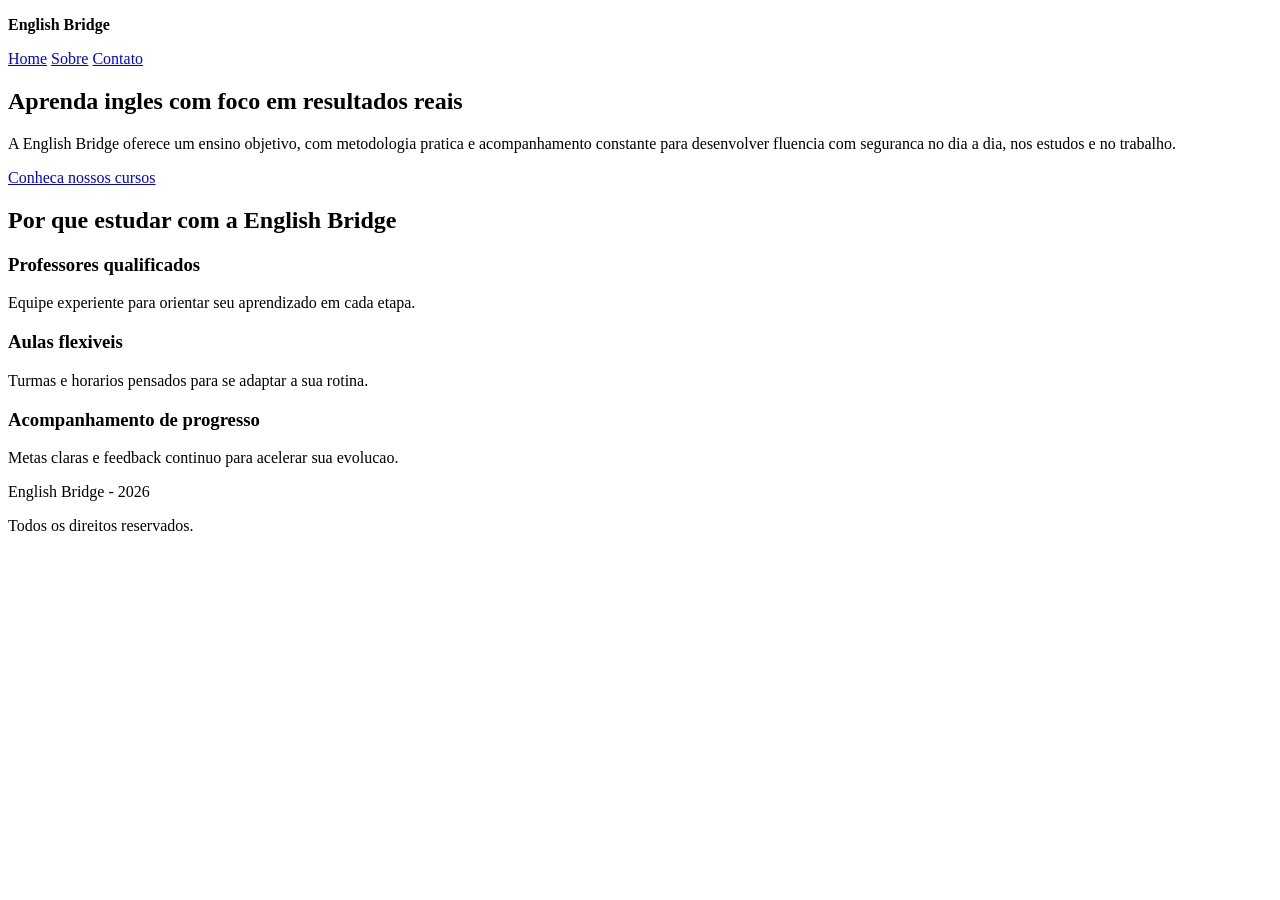
==== index.html @ 9a9a5102 "BaseHTML-EscolaDeIngles" ====
<!doctype html>
<html lang="pt-BR">
<head>
  <meta charset="UTF-8">
  <meta name="viewport" content="width=device-width, initial-scale=1.0">
  <title>English Bridge | Home</title>
</head>
<body>
  <header>
    <p><strong>English Bridge</strong></p>
    <nav aria-label="Menu principal">
      <a href="index.html">Home</a>
      <a href="sobre.html">Sobre</a>
      <a href="contato.html">Contato</a>
    </nav>
  </header>

  <main>
    <section>
      <h1>Aprenda ingles com foco em resultados reais</h1>
      <p>
        A English Bridge oferece um ensino objetivo, com metodologia pratica e acompanhamento
        constante para desenvolver fluencia com seguranca no dia a dia, nos estudos e no trabalho.
      </p>
      <p>
        <a href="contato.html">Conheca nossos cursos</a>
      </p>
    </section>

    <section aria-label="Beneficios da escola">
      <h2>Por que estudar com a English Bridge</h2>
      <article>
        <h3>Professores qualificados</h3>
        <p>Equipe experiente para orientar seu aprendizado em cada etapa.</p>
      </article>
      <article>
        <h3>Aulas flexiveis</h3>
        <p>Turmas e horarios pensados para se adaptar a sua rotina.</p>
      </article>
      <article>
        <h3>Acompanhamento de progresso</h3>
        <p>Metas claras e feedback continuo para acelerar sua evolucao.</p>
      </article>
    </section>
  </main>

  <footer>
    <p>English Bridge - 2026</p>
    <p>Todos os direitos reservados.</p>
  </footer>
</body>
</html>
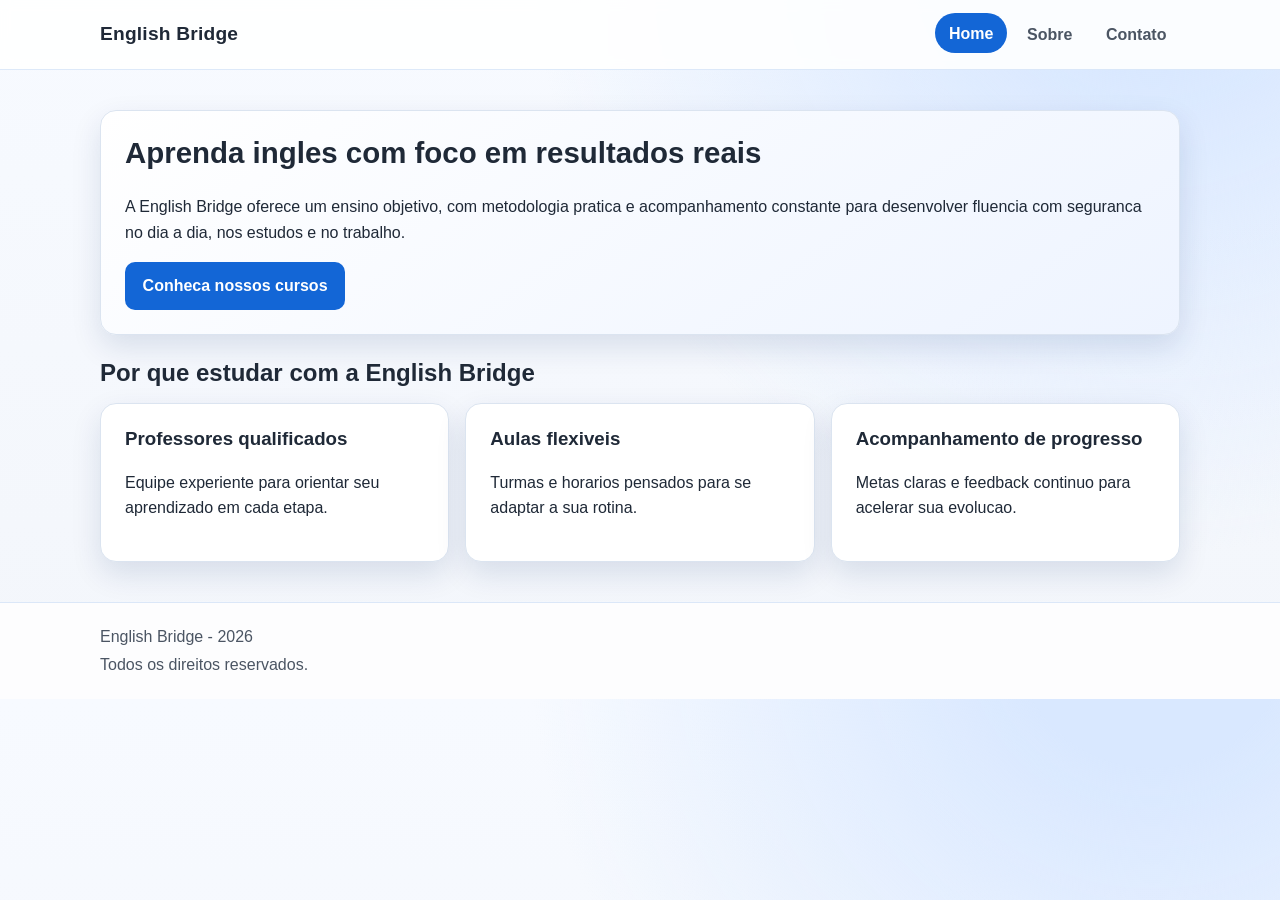
==== commit 4bc089ae: "Style com CSS Basico" ====
--- a/index.html
+++ b/index.html
@@ -4,49 +4,54 @@
   <meta charset="UTF-8">
   <meta name="viewport" content="width=device-width, initial-scale=1.0">
   <title>English Bridge | Home</title>
+  <link rel="stylesheet" href="style.css">
 </head>
 <body>
-  <header>
-    <p><strong>English Bridge</strong></p>
-    <nav aria-label="Menu principal">
-      <a href="index.html">Home</a>
-      <a href="sobre.html">Sobre</a>
-      <a href="contato.html">Contato</a>
-    </nav>
+  <header class="site-header">
+    <div class="container header-inner">
+      <a class="brand" href="index.html">English Bridge</a>
+      <nav class="site-nav" aria-label="Menu principal">
+        <a class="active" href="index.html">Home</a>
+        <a href="sobre.html">Sobre</a>
+        <a href="contato.html">Contato</a>
+      </nav>
+    </div>
   </header>
 
-  <main>
-    <section>
+  <main class="container site-main">
+    <section class="hero card">
       <h1>Aprenda ingles com foco em resultados reais</h1>
       <p>
         A English Bridge oferece um ensino objetivo, com metodologia pratica e acompanhamento
         constante para desenvolver fluencia com seguranca no dia a dia, nos estudos e no trabalho.
       </p>
-      <p>
-        <a href="contato.html">Conheca nossos cursos</a>
-      </p>
+      <a class="btn" href="contato.html">Conheca nossos cursos</a>
     </section>
 
-    <section aria-label="Beneficios da escola">
+    <section class="benefits" aria-label="Beneficios da escola">
       <h2>Por que estudar com a English Bridge</h2>
-      <article>
+      <div class="cards-grid">
+        <article class="card">
         <h3>Professores qualificados</h3>
         <p>Equipe experiente para orientar seu aprendizado em cada etapa.</p>
-      </article>
-      <article>
+        </article>
+        <article class="card">
         <h3>Aulas flexiveis</h3>
         <p>Turmas e horarios pensados para se adaptar a sua rotina.</p>
-      </article>
-      <article>
+        </article>
+        <article class="card">
         <h3>Acompanhamento de progresso</h3>
         <p>Metas claras e feedback continuo para acelerar sua evolucao.</p>
-      </article>
+        </article>
+      </div>
     </section>
   </main>
 
-  <footer>
-    <p>English Bridge - 2026</p>
-    <p>Todos os direitos reservados.</p>
+  <footer class="site-footer">
+    <div class="container">
+      <p>English Bridge - 2026</p>
+      <p>Todos os direitos reservados.</p>
+    </div>
   </footer>
 </body>
 </html>
--- a/style.css
+++ b/style.css
@@ -0,0 +1,210 @@
+:root {
+  --bg: #f3f6fb;
+  --surface: #ffffff;
+  --surface-soft: #eef4ff;
+  --text: #1f2937;
+  --text-soft: #4b5563;
+  --primary: #1366d6;
+  --primary-dark: #0e4da4;
+  --border: #dbe4f0;
+  --shadow: 0 12px 30px rgba(10, 44, 96, 0.12);
+  --radius: 16px;
+  --container: 1080px;
+}
+
+* {
+  box-sizing: border-box;
+}
+
+body {
+  margin: 0;
+  font-family: "Segoe UI", Tahoma, Geneva, Verdana, sans-serif;
+  color: var(--text);
+  background:
+    radial-gradient(circle at 90% -10%, #d9e8ff 10%, transparent 45%),
+    linear-gradient(180deg, #f7faff 0%, var(--bg) 100%);
+  line-height: 1.6;
+}
+
+.container {
+  width: min(100% - 2rem, var(--container));
+  margin-inline: auto;
+}
+
+.site-header {
+  position: sticky;
+  top: 0;
+  z-index: 10;
+  background: rgba(255, 255, 255, 0.88);
+  backdrop-filter: blur(6px);
+  border-bottom: 1px solid rgba(19, 102, 214, 0.14);
+}
+
+.header-inner {
+  display: flex;
+  align-items: center;
+  justify-content: space-between;
+  gap: 1rem;
+  padding: 0.9rem 0;
+}
+
+.brand {
+  color: var(--text);
+  text-decoration: none;
+  font-size: 1.2rem;
+  font-weight: 800;
+  letter-spacing: 0.2px;
+}
+
+.site-nav {
+  display: flex;
+  gap: 0.4rem;
+  flex-wrap: wrap;
+}
+
+.site-nav a {
+  text-decoration: none;
+  color: var(--text-soft);
+  font-weight: 600;
+  padding: 0.45rem 0.85rem;
+  border-radius: 999px;
+  transition: all 0.22s ease;
+}
+
+.site-nav a:hover,
+.site-nav a:focus-visible,
+.site-nav a.active {
+  color: #fff;
+  background: var(--primary);
+  transform: translateY(-1px);
+}
+
+.site-main {
+  padding: 2.5rem 0;
+  display: grid;
+  gap: 1.5rem;
+}
+
+.card {
+  background: var(--surface);
+  border: 1px solid var(--border);
+  border-radius: var(--radius);
+  box-shadow: var(--shadow);
+  padding: 1.5rem;
+  transition: transform 0.22s ease, box-shadow 0.22s ease;
+}
+
+.card:hover {
+  transform: translateY(-4px);
+  box-shadow: 0 18px 36px rgba(10, 44, 96, 0.16);
+}
+
+.hero {
+  background: linear-gradient(145deg, var(--surface) 0%, var(--surface-soft) 100%);
+}
+
+h1,
+h2,
+h3 {
+  line-height: 1.2;
+  margin-top: 0;
+}
+
+h1 {
+  font-size: clamp(1.6rem, 2.3vw, 2.2rem);
+}
+
+p,
+li,
+label,
+a {
+  font-size: 1rem;
+}
+
+.btn {
+  display: inline-block;
+  border: 0;
+  cursor: pointer;
+  text-decoration: none;
+  background: var(--primary);
+  color: #fff;
+  font-weight: 700;
+  padding: 0.7rem 1.1rem;
+  border-radius: 10px;
+  transition: background-color 0.22s ease, transform 0.22s ease, box-shadow 0.22s ease;
+}
+
+.btn:hover,
+.btn:focus-visible {
+  background: var(--primary-dark);
+  transform: translateY(-1px);
+  box-shadow: 0 10px 20px rgba(14, 77, 164, 0.3);
+}
+
+.benefits h2 {
+  margin-bottom: 1rem;
+}
+
+.cards-grid {
+  display: grid;
+  grid-template-columns: repeat(3, minmax(0, 1fr));
+  gap: 1rem;
+}
+
+.contact-form input,
+.contact-form textarea {
+  width: 100%;
+  margin-top: 0.35rem;
+  padding: 0.75rem 0.8rem;
+  border: 1px solid #cfd9e8;
+  border-radius: 10px;
+  font: inherit;
+  color: var(--text);
+  background: #fff;
+}
+
+.contact-form input:focus,
+.contact-form textarea:focus {
+  outline: 2px solid rgba(19, 102, 214, 0.2);
+  border-color: var(--primary);
+}
+
+.site-footer {
+  border-top: 1px solid rgba(19, 102, 214, 0.14);
+  padding: 1.1rem 0;
+  color: var(--text-soft);
+  background: #ffffffd1;
+}
+
+.site-footer p {
+  margin: 0.2rem 0;
+}
+
+@media (max-width: 860px) {
+  .header-inner {
+    flex-direction: column;
+    align-items: flex-start;
+  }
+
+  .cards-grid {
+    grid-template-columns: repeat(2, minmax(0, 1fr));
+  }
+}
+
+@media (max-width: 640px) {
+  .site-main {
+    padding: 1.5rem 0;
+  }
+
+  .card {
+    padding: 1.1rem;
+  }
+
+  .cards-grid {
+    grid-template-columns: 1fr;
+  }
+
+  .site-nav {
+    width: 100%;
+  }
+}
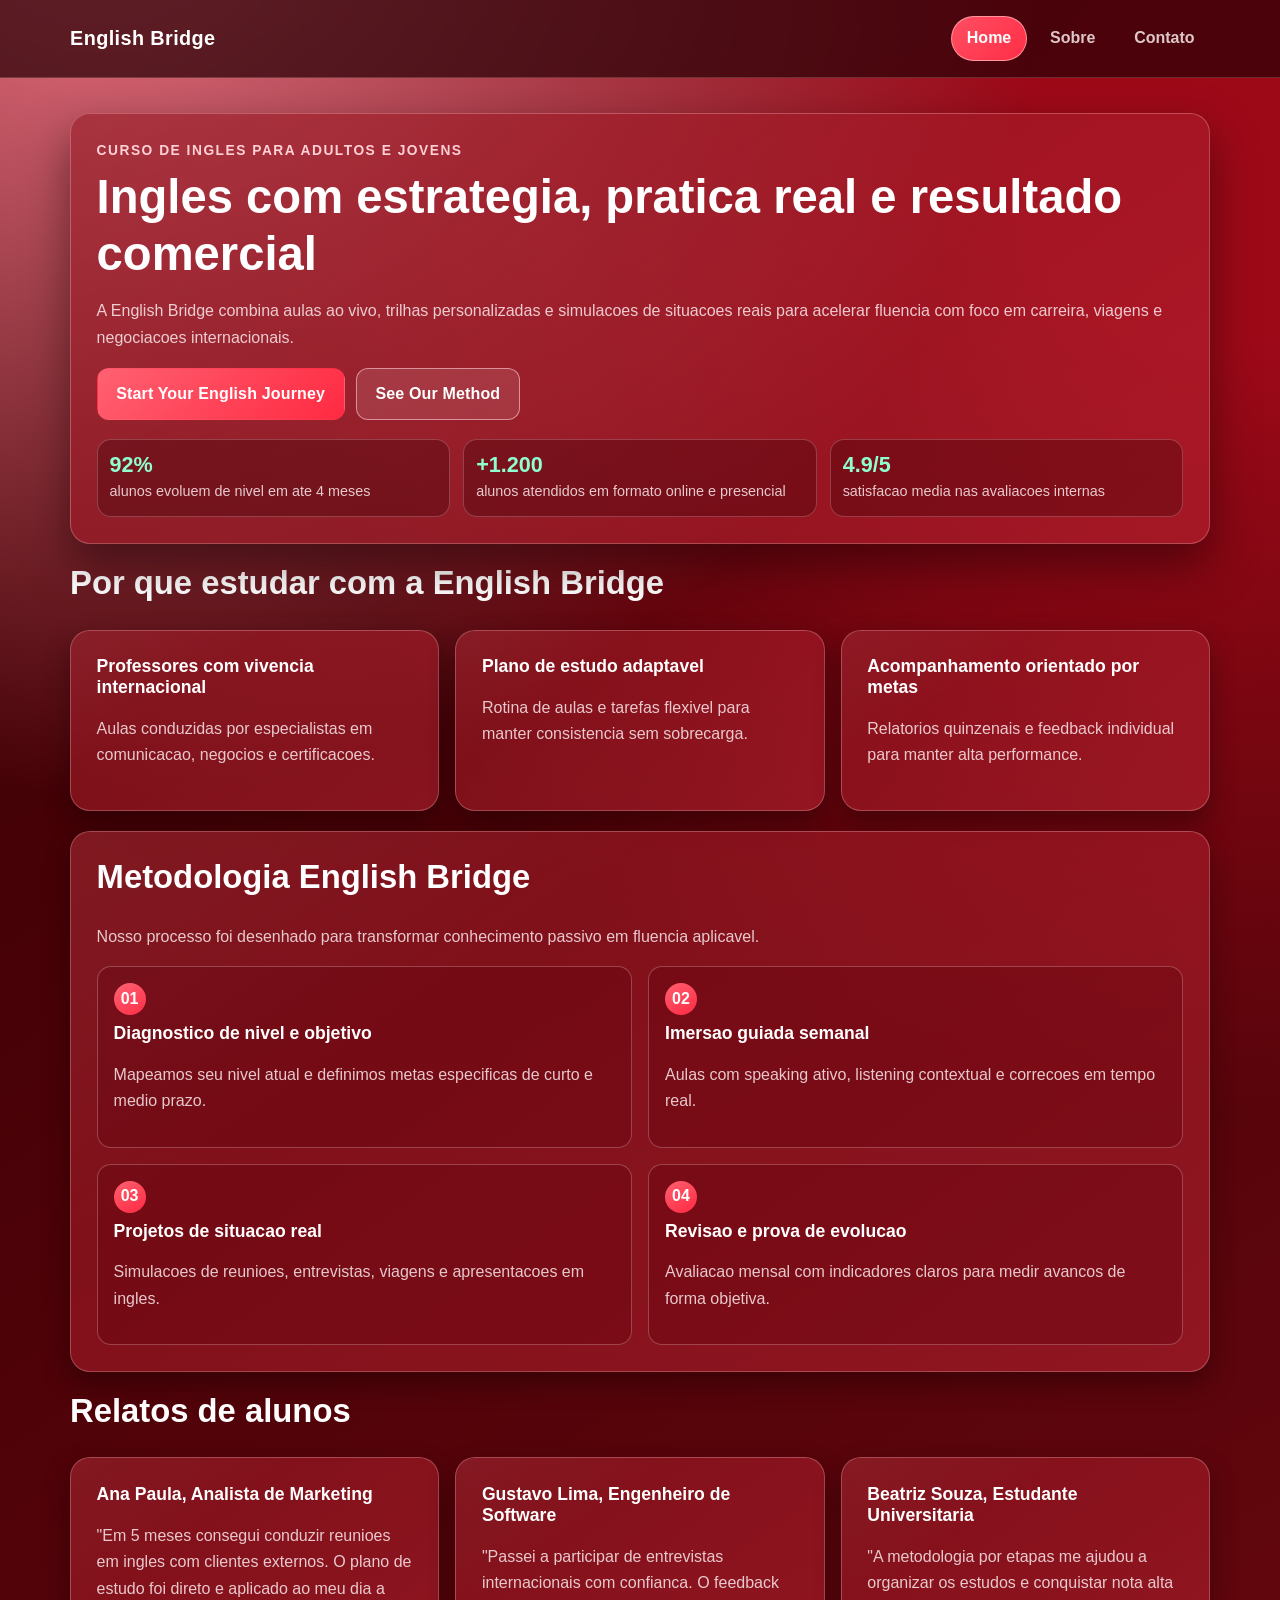
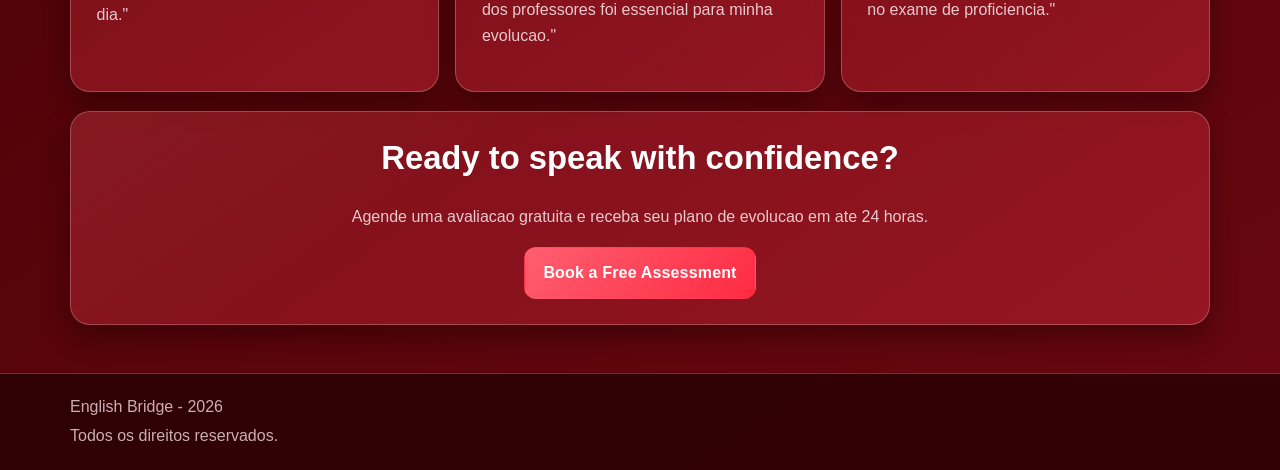
==== commit f6b79780: "Definindo versão comercial responsiva e ajustada" ====
--- a/index.html
+++ b/index.html
@@ -20,30 +20,110 @@
 
   <main class="container site-main">
     <section class="hero card">
-      <h1>Aprenda ingles com foco em resultados reais</h1>
+      <p class="eyebrow">Curso de ingles para adultos e jovens</p>
+      <h1>Ingles com estrategia, pratica real e resultado comercial</h1>
       <p>
-        A English Bridge oferece um ensino objetivo, com metodologia pratica e acompanhamento
-        constante para desenvolver fluencia com seguranca no dia a dia, nos estudos e no trabalho.
+        A English Bridge combina aulas ao vivo, trilhas personalizadas e simulacoes de situacoes
+        reais para acelerar fluencia com foco em carreira, viagens e negociacoes internacionais.
       </p>
-      <a class="btn" href="contato.html">Conheca nossos cursos</a>
+      <div class="actions">
+        <a class="btn" href="contato.html">Start Your English Journey</a>
+        <a class="btn btn-secondary" href="sobre.html">See Our Method</a>
+      </div>
+      <div class="hero-metrics" aria-label="Resultados medios dos alunos">
+        <article class="metric">
+          <strong>92%</strong>
+          <span>alunos evoluem de nivel em ate 4 meses</span>
+        </article>
+        <article class="metric">
+          <strong>+1.200</strong>
+          <span>alunos atendidos em formato online e presencial</span>
+        </article>
+        <article class="metric">
+          <strong>4.9/5</strong>
+          <span>satisfacao media nas avaliacoes internas</span>
+        </article>
+      </div>
     </section>
 
     <section class="benefits" aria-label="Beneficios da escola">
       <h2>Por que estudar com a English Bridge</h2>
       <div class="cards-grid">
         <article class="card">
-        <h3>Professores qualificados</h3>
-        <p>Equipe experiente para orientar seu aprendizado em cada etapa.</p>
+          <h3>Professores com vivencia internacional</h3>
+          <p>Aulas conduzidas por especialistas em comunicacao, negocios e certificacoes.</p>
         </article>
         <article class="card">
-        <h3>Aulas flexiveis</h3>
-        <p>Turmas e horarios pensados para se adaptar a sua rotina.</p>
+          <h3>Plano de estudo adaptavel</h3>
+          <p>Rotina de aulas e tarefas flexivel para manter consistencia sem sobrecarga.</p>
         </article>
         <article class="card">
-        <h3>Acompanhamento de progresso</h3>
-        <p>Metas claras e feedback continuo para acelerar sua evolucao.</p>
+          <h3>Acompanhamento orientado por metas</h3>
+          <p>Relatorios quinzenais e feedback individual para manter alta performance.</p>
         </article>
       </div>
+    </section>
+
+    <section class="methodology card" aria-label="Metodologia em 4 etapas">
+      <h2>Metodologia English Bridge</h2>
+      <p>
+        Nosso processo foi desenhado para transformar conhecimento passivo em fluencia aplicavel.
+      </p>
+      <div class="method-grid">
+        <article class="step">
+          <span class="step-number">01</span>
+          <h3>Diagnostico de nivel e objetivo</h3>
+          <p>Mapeamos seu nivel atual e definimos metas especificas de curto e medio prazo.</p>
+        </article>
+        <article class="step">
+          <span class="step-number">02</span>
+          <h3>Imersao guiada semanal</h3>
+          <p>Aulas com speaking ativo, listening contextual e correcoes em tempo real.</p>
+        </article>
+        <article class="step">
+          <span class="step-number">03</span>
+          <h3>Projetos de situacao real</h3>
+          <p>Simulacoes de reunioes, entrevistas, viagens e apresentacoes em ingles.</p>
+        </article>
+        <article class="step">
+          <span class="step-number">04</span>
+          <h3>Revisao e prova de evolucao</h3>
+          <p>Avaliacao mensal com indicadores claros para medir avancos de forma objetiva.</p>
+        </article>
+      </div>
+    </section>
+
+    <section class="testimonials" aria-label="Relatos de alunos">
+      <h2>Relatos de alunos</h2>
+      <div class="cards-grid">
+        <article class="card">
+          <h3>Ana Paula, Analista de Marketing</h3>
+          <p>
+            "Em 5 meses consegui conduzir reunioes em ingles com clientes externos. O plano de
+            estudo foi direto e aplicado ao meu dia a dia."
+          </p>
+        </article>
+        <article class="card">
+          <h3>Gustavo Lima, Engenheiro de Software</h3>
+          <p>
+            "Passei a participar de entrevistas internacionais com confianca. O feedback dos
+            professores foi essencial para minha evolucao."
+          </p>
+        </article>
+        <article class="card">
+          <h3>Beatriz Souza, Estudante Universitaria</h3>
+          <p>
+            "A metodologia por etapas me ajudou a organizar os estudos e conquistar nota alta no
+            exame de proficiencia."
+          </p>
+        </article>
+      </div>
+    </section>
+
+    <section class="cta-banner card" aria-label="Chamada final para conversao">
+      <h2>Ready to speak with confidence?</h2>
+      <p>Agende uma avaliacao gratuita e receba seu plano de evolucao em ate 24 horas.</p>
+      <a class="btn" href="contato.html">Book a Free Assessment</a>
     </section>
   </main>
 
--- a/style.css
+++ b/style.css
@@ -1,43 +1,62 @@
 :root {
-  --bg: #f3f6fb;
-  --surface: #ffffff;
-  --surface-soft: #eef4ff;
-  --text: #1f2937;
-  --text-soft: #4b5563;
-  --primary: #1366d6;
-  --primary-dark: #0e4da4;
-  --border: #dbe4f0;
-  --shadow: 0 12px 30px rgba(10, 44, 96, 0.12);
-  --radius: 16px;
-  --container: 1080px;
-}
-
-* {
+  --bg-900: #370003;
+  --bg-800: #4d0208;
+  --bg-700: #69070f;
+  --surface-700: rgba(147, 21, 32, 0.68);
+  --surface-600: rgba(186, 36, 51, 0.56);
+  --surface-500: rgba(217, 62, 78, 0.34);
+  --border: rgba(255, 211, 214, 0.28);
+  --text: #ffffff;
+  --text-soft: rgba(255, 242, 244, 0.82);
+  --accent: #ff5f70;
+  --accent-strong: #ff2a42;
+  --accent-soft: #ffcfd4;
+  --success: #8fffd0;
+  --shadow-lg: 0 20px 45px rgba(24, 0, 3, 0.5);
+  --shadow-md: 0 12px 26px rgba(21, 0, 2, 0.42);
+  --radius-lg: 20px;
+  --radius-md: 14px;
+  --container-max: 1140px;
+}
+
+*,
+*::before,
+*::after {
   box-sizing: border-box;
+}
+
+html {
+  scroll-behavior: smooth;
 }
 
 body {
   margin: 0;
-  font-family: "Segoe UI", Tahoma, Geneva, Verdana, sans-serif;
+  min-height: 100vh;
+  font-family: "Poppins", "Segoe UI", Arial, sans-serif;
   color: var(--text);
   background:
-    radial-gradient(circle at 90% -10%, #d9e8ff 10%, transparent 45%),
-    linear-gradient(180deg, #f7faff 0%, var(--bg) 100%);
-  line-height: 1.6;
+    radial-gradient(circle at 8% -8%, #ff7c8e 0%, transparent 38%),
+    radial-gradient(circle at 94% 8%, #9e0918 8%, transparent 42%),
+    linear-gradient(145deg, var(--bg-900) 0%, var(--bg-800) 45%, var(--bg-700) 100%);
+  line-height: 1.65;
+}
+
+a {
+  color: var(--accent-soft);
 }
 
 .container {
-  width: min(100% - 2rem, var(--container));
+  width: min(100% - 2.4rem, var(--container-max));
   margin-inline: auto;
 }
 
 .site-header {
   position: sticky;
   top: 0;
-  z-index: 10;
-  background: rgba(255, 255, 255, 0.88);
-  backdrop-filter: blur(6px);
-  border-bottom: 1px solid rgba(19, 102, 214, 0.14);
+  z-index: 30;
+  border-bottom: 1px solid rgba(255, 203, 208, 0.2);
+  background: rgba(43, 1, 6, 0.72);
+  backdrop-filter: blur(10px);
 }
 
 .header-inner {
@@ -45,104 +64,192 @@
   align-items: center;
   justify-content: space-between;
   gap: 1rem;
-  padding: 0.9rem 0;
+  padding: 1rem 0;
 }
 
 .brand {
-  color: var(--text);
   text-decoration: none;
-  font-size: 1.2rem;
+  color: var(--text);
+  font-size: 1.24rem;
   font-weight: 800;
-  letter-spacing: 0.2px;
+  letter-spacing: 0.4px;
 }
 
 .site-nav {
   display: flex;
-  gap: 0.4rem;
+  gap: 0.5rem;
   flex-wrap: wrap;
 }
 
 .site-nav a {
+  position: relative;
   text-decoration: none;
   color: var(--text-soft);
   font-weight: 600;
-  padding: 0.45rem 0.85rem;
+  padding: 0.52rem 0.9rem;
   border-radius: 999px;
-  transition: all 0.22s ease;
+  border: 1px solid transparent;
+  transition: transform 0.2s ease, border-color 0.2s ease, background-color 0.2s ease, color 0.2s ease;
 }
 
 .site-nav a:hover,
-.site-nav a:focus-visible,
+.site-nav a:focus-visible {
+  color: var(--text);
+  background: linear-gradient(135deg, #ff4e62 0%, #ff2e46 100%);
+  border-color: rgba(255, 222, 226, 0.72);
+  box-shadow: 0 10px 20px rgba(255, 58, 85, 0.3);
+  transform: translateY(-2px);
+}
+
 .site-nav a.active {
-  color: #fff;
-  background: var(--primary);
-  transform: translateY(-1px);
+  color: var(--text);
+  background: linear-gradient(135deg, #ff4e62 0%, #ff2e46 100%);
+  border-color: rgba(255, 207, 211, 0.6);
+}
+
+main a:not(.btn):hover,
+main a:not(.btn):focus-visible {
+  color: #ffffff;
+  text-decoration: underline;
+  text-underline-offset: 3px;
 }
 
 .site-main {
-  padding: 2.5rem 0;
+  padding: 2.2rem 0 3rem;
   display: grid;
-  gap: 1.5rem;
+  gap: 1.2rem;
 }
 
 .card {
-  background: var(--surface);
+  position: relative;
+  overflow: hidden;
+  background: linear-gradient(145deg, var(--surface-700) 0%, var(--surface-600) 100%);
   border: 1px solid var(--border);
-  border-radius: var(--radius);
-  box-shadow: var(--shadow);
-  padding: 1.5rem;
-  transition: transform 0.22s ease, box-shadow 0.22s ease;
-}
-
-.card:hover {
-  transform: translateY(-4px);
-  box-shadow: 0 18px 36px rgba(10, 44, 96, 0.16);
+  border-radius: var(--radius-lg);
+  box-shadow: var(--shadow-md);
+  padding: 1.6rem;
+  animation: reveal 0.55s ease both;
+}
+
+.card::before {
+  content: "";
+  position: absolute;
+  inset: -1px;
+  pointer-events: none;
+  border-radius: inherit;
+  background: linear-gradient(145deg, rgba(255, 255, 255, 0.18), transparent 32%);
+  opacity: 0.25;
 }
 
 .hero {
-  background: linear-gradient(145deg, var(--surface) 0%, var(--surface-soft) 100%);
+  box-shadow: var(--shadow-lg);
+}
+
+.eyebrow {
+  margin: 0 0 0.4rem;
+  font-size: 0.86rem;
+  font-weight: 700;
+  letter-spacing: 0.11em;
+  text-transform: uppercase;
+  color: var(--accent-soft);
 }
 
 h1,
 h2,
 h3 {
+  margin-top: 0;
   line-height: 1.2;
-  margin-top: 0;
 }
 
 h1 {
-  font-size: clamp(1.6rem, 2.3vw, 2.2rem);
+  font-size: clamp(1.8rem, 4vw, 2.95rem);
+  margin-bottom: 0.8rem;
+}
+
+h2 {
+  font-size: clamp(1.35rem, 2.8vw, 2.05rem);
+}
+
+h3 {
+  font-size: 1.1rem;
 }
 
 p,
 li,
 label,
-a {
+a,
+button,
+input,
+textarea {
   font-size: 1rem;
 }
 
+p,
+li {
+  color: var(--text-soft);
+}
+
+.actions {
+  display: flex;
+  flex-wrap: wrap;
+  gap: 0.7rem;
+  margin-top: 1.05rem;
+}
+
 .btn {
-  display: inline-block;
-  border: 0;
+  display: inline-flex;
+  align-items: center;
+  justify-content: center;
+  gap: 0.5rem;
+  text-decoration: none;
+  border: 1px solid transparent;
   cursor: pointer;
-  text-decoration: none;
-  background: var(--primary);
-  color: #fff;
   font-weight: 700;
-  padding: 0.7rem 1.1rem;
-  border-radius: 10px;
-  transition: background-color 0.22s ease, transform 0.22s ease, box-shadow 0.22s ease;
+  letter-spacing: 0.01em;
+  border-radius: 12px;
+  padding: 0.74rem 1.16rem;
+  color: var(--text);
+  background: linear-gradient(135deg, var(--accent) 0%, var(--accent-strong) 100%);
+  transition: transform 0.2s ease, filter 0.2s ease, box-shadow 0.2s ease, border-color 0.2s ease;
 }
 
 .btn:hover,
 .btn:focus-visible {
-  background: var(--primary-dark);
-  transform: translateY(-1px);
-  box-shadow: 0 10px 20px rgba(14, 77, 164, 0.3);
-}
-
-.benefits h2 {
-  margin-bottom: 1rem;
+  transform: translateY(-2px);
+  filter: saturate(1.08) brightness(1.06);
+  box-shadow: 0 12px 24px rgba(255, 58, 85, 0.42);
+}
+
+.btn-secondary {
+  color: var(--text);
+  background: rgba(255, 228, 231, 0.12);
+  border-color: rgba(255, 219, 223, 0.56);
+}
+
+.hero-metrics {
+  margin-top: 1.2rem;
+  display: grid;
+  grid-template-columns: repeat(3, minmax(0, 1fr));
+  gap: 0.8rem;
+}
+
+.metric {
+  background: rgba(60, 0, 8, 0.34);
+  border: 1px solid rgba(255, 213, 218, 0.24);
+  border-radius: var(--radius-md);
+  padding: 0.75rem;
+}
+
+.metric strong {
+  display: block;
+  font-size: 1.35rem;
+  color: var(--success);
+  line-height: 1.2;
+}
+
+.metric span {
+  font-size: 0.9rem;
+  color: var(--text-soft);
 }
 
 .cards-grid {
@@ -151,60 +258,154 @@
   gap: 1rem;
 }
 
+.method-grid {
+  display: grid;
+  grid-template-columns: repeat(2, minmax(0, 1fr));
+  gap: 1rem;
+  margin-top: 0.9rem;
+}
+
+.step {
+  border: 1px solid rgba(255, 210, 216, 0.28);
+  background: rgba(95, 2, 14, 0.35);
+  border-radius: var(--radius-md);
+  padding: 1rem;
+}
+
+.step-number {
+  display: inline-flex;
+  align-items: center;
+  justify-content: center;
+  width: 2rem;
+  height: 2rem;
+  border-radius: 50%;
+  margin-bottom: 0.5rem;
+  font-weight: 700;
+  color: var(--text);
+  background: linear-gradient(150deg, var(--accent) 0%, var(--accent-strong) 100%);
+}
+
+.cta-banner {
+  text-align: center;
+}
+
+.small-note {
+  margin-top: 0.8rem;
+  font-size: 0.92rem;
+  color: rgba(255, 241, 243, 0.68);
+}
+
+.contact-form p {
+  margin: 0 0 0.95rem;
+}
+
 .contact-form input,
 .contact-form textarea {
   width: 100%;
-  margin-top: 0.35rem;
-  padding: 0.75rem 0.8rem;
-  border: 1px solid #cfd9e8;
+  margin-top: 0.32rem;
   border-radius: 10px;
+  border: 1px solid rgba(255, 201, 208, 0.36);
+  background: rgba(60, 0, 8, 0.4);
+  color: var(--text);
+  padding: 0.72rem 0.82rem;
   font: inherit;
-  color: var(--text);
-  background: #fff;
+}
+
+.contact-form input::placeholder,
+.contact-form textarea::placeholder {
+  color: rgba(255, 230, 233, 0.62);
 }
 
 .contact-form input:focus,
 .contact-form textarea:focus {
-  outline: 2px solid rgba(19, 102, 214, 0.2);
-  border-color: var(--primary);
+  outline: 2px solid rgba(255, 133, 148, 0.48);
+  border-color: rgba(255, 181, 190, 0.75);
+}
+
+.sales-grid .card {
+  padding: 1.1rem;
 }
 
 .site-footer {
-  border-top: 1px solid rgba(19, 102, 214, 0.14);
+  border-top: 1px solid rgba(255, 198, 206, 0.25);
+  background: rgba(38, 0, 4, 0.82);
   padding: 1.1rem 0;
-  color: var(--text-soft);
-  background: #ffffffd1;
 }
 
 .site-footer p {
-  margin: 0.2rem 0;
-}
-
-@media (max-width: 860px) {
+  margin: 0.15rem 0;
+  color: rgba(255, 233, 236, 0.75);
+}
+
+@keyframes reveal {
+  from {
+    opacity: 0;
+    transform: translateY(8px);
+  }
+  to {
+    opacity: 1;
+    transform: translateY(0);
+  }
+}
+
+@media (max-width: 980px) {
   .header-inner {
     flex-direction: column;
     align-items: flex-start;
   }
 
+  .hero-metrics,
   .cards-grid {
     grid-template-columns: repeat(2, minmax(0, 1fr));
   }
 }
 
-@media (max-width: 640px) {
+@media (max-width: 760px) {
+  .container {
+    width: min(100% - 1.4rem, var(--container-max));
+  }
+
   .site-main {
-    padding: 1.5rem 0;
+    padding: 1.45rem 0 2.2rem;
+    gap: 1rem;
   }
 
   .card {
-    padding: 1.1rem;
-  }
-
+    padding: 1.15rem;
+    border-radius: 16px;
+  }
+
+  .method-grid {
+    grid-template-columns: 1fr;
+  }
+}
+
+@media (max-width: 620px) {
+  .site-nav {
+    width: 100%;
+  }
+
+  .site-nav a {
+    flex: 1 1 auto;
+    text-align: center;
+  }
+
+  .hero-metrics,
   .cards-grid {
     grid-template-columns: 1fr;
   }
 
-  .site-nav {
-    width: 100%;
-  }
-}
+  h1 {
+    font-size: clamp(1.55rem, 6vw, 2.2rem);
+  }
+}
+
+@media (prefers-reduced-motion: reduce) {
+  *,
+  *::before,
+  *::after {
+    animation-duration: 0s !important;
+    transition-duration: 0s !important;
+    scroll-behavior: auto !important;
+  }
+}
